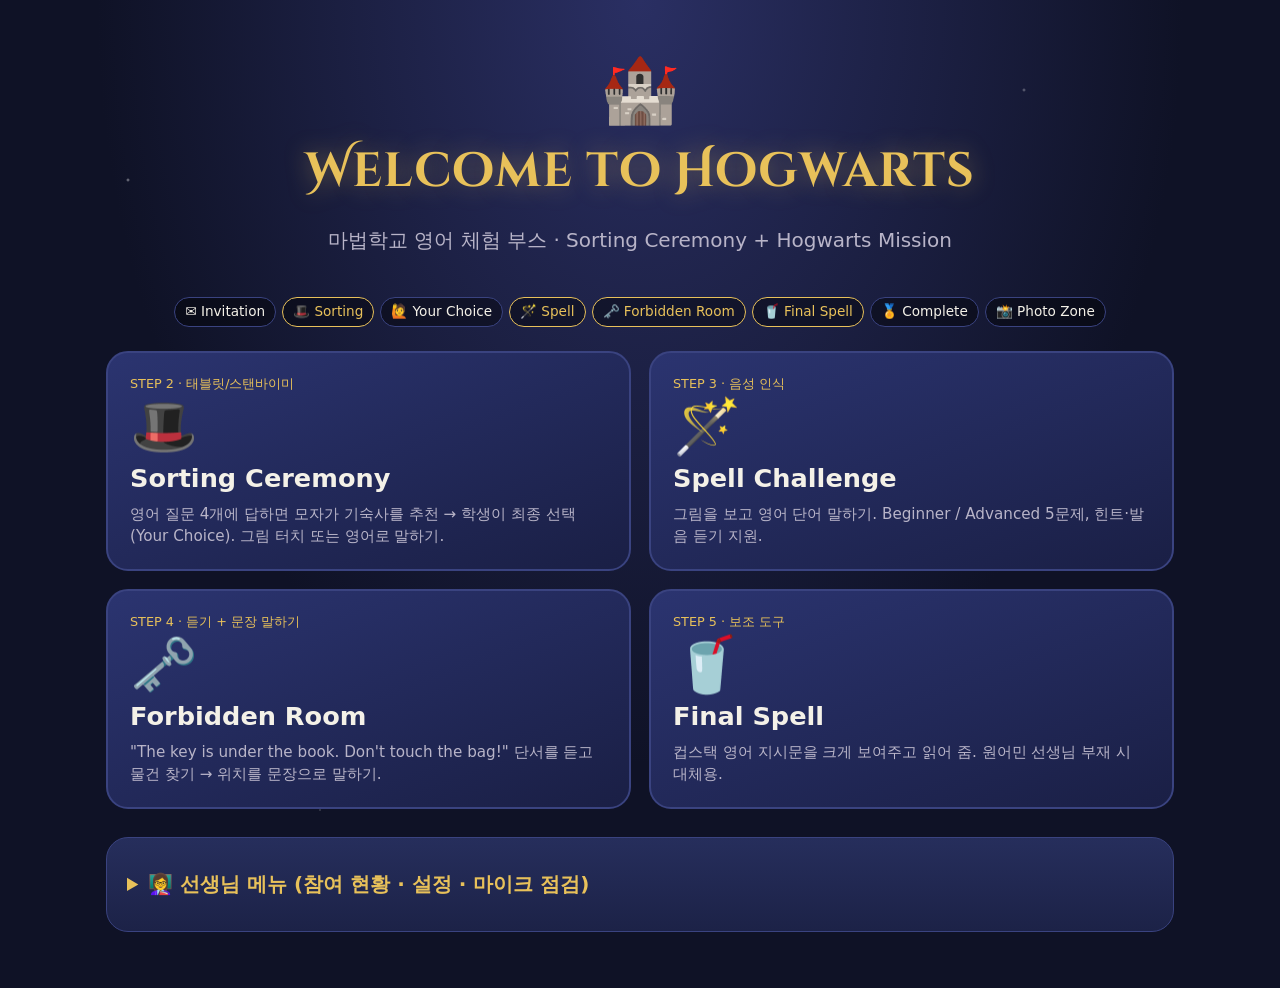
==== index.html @ cdf499e1 "Add Welcome to Hogwarts booth apps Sorting Ceremony, Spell Challenge, Forbidden Room and Final Spell" ====
<!doctype html>
<html lang="ko">
<head>
<meta charset="utf-8">
<meta name="viewport" content="width=device-width, initial-scale=1">
<title>Welcome to Hogwarts</title>
<link rel="preconnect" href="https://fonts.googleapis.com">
<link href="https://fonts.googleapis.com/css2?family=Cinzel+Decorative:wght@700&display=swap" rel="stylesheet">
<link rel="stylesheet" href="assets/common.css">
<style>
  .hero { text-align: center; padding: 28px 0 8px; }
  .hero h1 { font-size: 3rem; margin: 0; color: var(--gold); text-shadow: 0 0 24px #e8c15a66; }
  .flow { display: flex; flex-wrap: wrap; gap: 6px; justify-content: center; margin: 14px 0 24px; font-size: .85rem; }
  .flow span { background: #0006; border: 1px solid var(--line); border-radius: 999px; padding: 4px 10px; }
  .flow span.app { border-color: var(--gold); color: var(--gold); }
  .apps { display: grid; grid-template-columns: repeat(2, minmax(0, 1fr)); gap: 18px; }
  .app-card { display: flex; flex-direction: column; align-items: flex-start; text-align: left; gap: 6px; padding: 22px; min-height: 200px; border-radius: 22px; border: 2px solid var(--line); background: linear-gradient(160deg, #2b3470, #1a1f45); color: var(--text); text-decoration: none; transition: transform .1s, border-color .2s; }
  .app-card:hover { border-color: var(--gold); }
  .app-card:active { transform: scale(.98); }
  .app-card .e { font-size: 3.4rem; line-height: 1; }
  .app-card .t { font-size: 1.6rem; font-weight: 800; }
  .app-card .d { color: var(--muted); font-size: .95rem; }
  .app-card .n { font-size: .8rem; color: var(--gold); }
  details.teacher { margin: 28px 0 40px; }
  details.teacher summary { cursor: pointer; font-weight: 700; padding: 12px 0; color: var(--gold); }
  .stat-grid { display: grid; grid-template-columns: repeat(4, minmax(0, 1fr)); gap: 10px; margin: 10px 0; }
  .stat { background: #0005; border: 1px solid var(--line); border-radius: 14px; padding: 12px; text-align: center; }
  .stat b { display: block; font-size: 1.8rem; }
  .stat small { color: var(--muted); }
  .houses-bar { display: flex; height: 26px; border-radius: 12px; overflow: hidden; background: #0005; margin: 8px 0 4px; }
  .houses-bar div { height: 100%; }
  .settings { display: flex; gap: 14px; flex-wrap: wrap; align-items: center; font-size: .95rem; margin-top: 14px; }
  .mic-test { font-size: .95rem; color: var(--muted); }
  @media (max-width: 760px) { .apps { grid-template-columns: 1fr; } .stat-grid { grid-template-columns: repeat(2, minmax(0, 1fr)); } .hero h1 { font-size: 2rem; } }
</style>
</head>
<body>
<main class="wrap">
  <section class="hero">
    <div style="font-size:4rem">🏰</div>
    <h1 class="title-font">Welcome to Hogwarts</h1>
    <p class="muted">마법학교 영어 체험 부스 · Sorting Ceremony + Hogwarts Mission</p>
  </section>

  <div class="flow">
    <span>✉️ Invitation</span><span class="app">🎩 Sorting</span><span>🙋 Your Choice</span><span class="app">🪄 Spell</span><span class="app">🗝️ Forbidden Room</span><span class="app">🥤 Final Spell</span><span>🏅 Complete</span><span>📸 Photo Zone</span>
  </div>

  <section class="apps">
    <a class="app-card" href="sorting.html">
      <span class="n">STEP 2 · 태블릿/스탠바이미</span>
      <span class="e">🎩</span>
      <span class="t">Sorting Ceremony</span>
      <span class="d">영어 질문 4개에 답하면 모자가 기숙사를 추천 → 학생이 최종 선택(Your Choice). 그림 터치 또는 영어로 말하기.</span>
    </a>
    <a class="app-card" href="spell.html">
      <span class="n">STEP 3 · 음성 인식</span>
      <span class="e">🪄</span>
      <span class="t">Spell Challenge</span>
      <span class="d">그림을 보고 영어 단어 말하기. Beginner / Advanced 5문제, 힌트·발음 듣기 지원.</span>
    </a>
    <a class="app-card" href="forbidden.html">
      <span class="n">STEP 4 · 듣기 + 문장 말하기</span>
      <span class="e">🗝️</span>
      <span class="t">Forbidden Room</span>
      <span class="d">"The key is under the book. Don't touch the bag!" 단서를 듣고 물건 찾기 → 위치를 문장으로 말하기.</span>
    </a>
    <a class="app-card" href="final.html">
      <span class="n">STEP 5 · 보조 도구</span>
      <span class="e">🥤</span>
      <span class="t">Final Spell</span>
      <span class="d">컵스택 영어 지시문을 크게 보여주고 읽어 줌. 원어민 선생님 부재 시 대체용.</span>
    </a>
  </section>

  <details class="teacher card">
    <summary>👩‍🏫 선생님 메뉴 (참여 현황 · 설정 · 마이크 점검)</summary>
    <div id="stats"></div>
    <div class="settings">
      <label>읽어주기 속도
        <select id="rate">
          <option value="0.7">느리게</option>
          <option value="0.85">보통</option>
          <option value="1">빠르게</option>
        </select>
      </label>
      <button class="btn-small" id="ttsTest">🔊 소리 점검</button>
      <button class="btn-small" id="micTest">🎤 마이크 점검</button>
      <span class="mic-test" id="micResult"></span>
      <button class="btn-small" onclick="Magic.toggleFullscreen()">⛶ 전체화면</button>
      <button class="btn-small" id="reset" style="border-color:var(--bad)">🗑 통계 초기화</button>
    </div>
    <p class="ko" style="margin-top:12px">※ 통계는 이 기기(브라우저)에만 저장됩니다. 음성 인식은 크롬 + 인터넷 연결이 필요해요.</p>
  </details>
</main>

<script src="assets/common.js"></script>
<script>
const HOUSE = [
  ['gryffindor', 'Gryffindor', '🦁', 'var(--gryffindor)'],
  ['hufflepuff', 'Hufflepuff', '🦡', 'var(--hufflepuff)'],
  ['ravenclaw', 'Ravenclaw', '🦅', 'var(--ravenclaw)'],
  ['slytherin', 'Slytherin', '🐍', 'var(--slytherin)'],
];

function renderStats() {
  const s = Magic.readStats();
  const total = HOUSE.reduce((a, h) => a + (s['house_' + h[0]] || 0), 0);
  document.getElementById('stats').innerHTML = `
    <div class="stat-grid">
      <div class="stat"><b>${s.sorted || 0}</b><small>🎩 기숙사 배정</small></div>
      <div class="stat"><b>${s.spell_players || 0}</b><small>🪄 Spell 완료 (단어 ${s.spells || 0}개)</small></div>
      <div class="stat"><b>${s.room_players || 0}</b><small>🗝️ Room 완료 (금지 터치 ${s.forbidden_touched || 0})</small></div>
      <div class="stat"><b>${s.final_players || 0}</b><small>🥤 Final Spell 완료</small></div>
    </div>
    <div class="houses-bar">
      ${total ? HOUSE.map(h => `<div style="width:${(s['house_' + h[0]] || 0) / total * 100}%;background:${h[3]}"></div>`).join('') : ''}
    </div>
    <div class="row" style="justify-content:space-between;font-size:.9rem">
      ${HOUSE.map(h => `<span>${h[2]} ${h[1]} <b>${s['house_' + h[0]] || 0}</b> <span class="muted">(추천 ${s['reco_' + h[0]] || 0})</span></span>`).join('')}
    </div>`;
}
renderStats();

const rate = document.getElementById('rate');
rate.value = String(Magic.settings.rate);
rate.onchange = () => { Magic.settings.rate = +rate.value; Magic.saveSettings(); };
document.getElementById('ttsTest').onclick = () => Magic.speak('Welcome to Hogwarts!');
document.getElementById('micTest').onclick = async () => {
  const out = document.getElementById('micResult');
  if (!Magic.canListen) { out.textContent = '❌ 이 브라우저는 음성 인식 미지원 (크롬 사용 권장)'; return; }
  out.textContent = '🎧 "Hello" 라고 말해 보세요...';
  try {
    const said = await Magic.listen();
    out.textContent = said.length ? `✅ 인식됨: "${said[0]}"` : '⚠️ 소리가 들리지 않았어요';
  } catch (e) { out.textContent = '❌ 오류: ' + e.message + ' (마이크 권한 / https 주소 확인)'; }
};
document.getElementById('reset').onclick = () => {
  if (confirm('참여 통계를 모두 지울까요?')) { Magic.resetStats(); renderStats(); }
};
</script>
</body>
</html>
---- assets/common.css ----
/* Welcome to Hogwarts - 공통 스타일 (태블릿·스탠바이미 화면 기준) */
:root {
  --bg: #0f1226;
  --bg2: #1a1f3d;
  --card: #232a52;
  --line: #3a4380;
  --text: #f4f1e8;
  --muted: #b8b4c8;
  --gold: #e8c15a;
  --ok: #4fd18b;
  --bad: #ff6b6b;
  --gryffindor: #ae0001;
  --slytherin: #1a7a3a;
  --hufflepuff: #e0a800;
  --ravenclaw: #1f4fa8;
}

* { box-sizing: border-box; -webkit-tap-highlight-color: transparent; }

html, body { margin: 0; min-height: 100%; }

body {
  background: radial-gradient(ellipse at top, #2a2f63 0%, var(--bg) 60%) fixed, var(--bg);
  color: var(--text);
  font-family: "Pretendard", "Apple SD Gothic Neo", "Malgun Gothic", "Noto Sans KR", system-ui, sans-serif;
  font-size: 20px;
  line-height: 1.45;
  user-select: none;
  -webkit-user-select: none;
  overflow-x: hidden;
}

/* 반짝이는 별 배경 */
body::before {
  content: "";
  position: fixed; inset: 0; pointer-events: none; z-index: -1;
  background-image:
    radial-gradient(2px 2px at 10% 20%, #fff8, transparent),
    radial-gradient(2px 2px at 80% 10%, #fff6, transparent),
    radial-gradient(1px 1px at 40% 70%, #fff8, transparent),
    radial-gradient(2px 2px at 65% 45%, #fff5, transparent),
    radial-gradient(1px 1px at 25% 90%, #fff7, transparent),
    radial-gradient(1px 1px at 90% 80%, #fff7, transparent);
  animation: twinkle 4s ease-in-out infinite alternate;
}
@keyframes twinkle { from { opacity: .5; } to { opacity: 1; } }

.title-font { font-family: "Cinzel Decorative", "Cinzel", Georgia, serif; letter-spacing: .02em; }

.wrap { max-width: 1100px; margin: 0 auto; padding: 16px; }

/* 상단 바 */
.topbar {
  display: flex; align-items: center; justify-content: space-between; gap: 12px;
  padding: 10px 16px; background: #0008; border-bottom: 1px solid var(--line);
  position: sticky; top: 0; z-index: 10; backdrop-filter: blur(6px);
}
.topbar h1 { margin: 0; font-size: 1.15rem; color: var(--gold); }
.topbar .tools { display: flex; gap: 8px; flex-wrap: wrap; }

/* 버튼 */
button, .btn {
  font: inherit; color: var(--text); cursor: pointer;
  background: var(--card); border: 2px solid var(--line); border-radius: 16px;
  padding: 12px 20px; text-decoration: none; display: inline-flex; align-items: center; justify-content: center; gap: 8px;
  transition: transform .08s, background .2s, border-color .2s;
}
button:active, .btn:active { transform: scale(.96); }
button:disabled { opacity: .45; cursor: default; }
.btn-gold { background: linear-gradient(180deg, #f5d77a, #c99a2e); color: #2a1d00; border-color: #f5d77a; font-weight: 700; }
.btn-small { padding: 6px 12px; font-size: .85rem; border-radius: 10px; }
.btn-big { font-size: 1.5rem; padding: 18px 34px; border-radius: 22px; }
.btn-ok { border-color: var(--ok); }
.btn-ghost { background: transparent; }

/* 마이크 버튼 */
.mic {
  width: 132px; height: 132px; border-radius: 50%; font-size: 3.4rem;
  background: radial-gradient(circle at 35% 30%, #ffe9a8, #d29b25 70%);
  border: 4px solid #fff3; color: #2a1d00; box-shadow: 0 0 30px #e8c15a55;
}
.mic.listening { animation: pulse 1s ease-in-out infinite; background: radial-gradient(circle at 35% 30%, #ffb3b3, #d23b3b 70%); }
@keyframes pulse { 0%,100% { box-shadow: 0 0 0 0 #ff6b6b88; } 50% { box-shadow: 0 0 0 26px #ff6b6b00; } }

.card {
  background: linear-gradient(180deg, #262e5c, #1c2247);
  border: 1px solid var(--line); border-radius: 22px; padding: 20px;
}

.center { text-align: center; }
.muted { color: var(--muted); }
.ko { color: var(--muted); font-size: .8em; }
.hidden { display: none !important; }

.row { display: flex; gap: 12px; flex-wrap: wrap; justify-content: center; align-items: center; }

.big-emoji { font-size: 9rem; line-height: 1.1; filter: drop-shadow(0 6px 18px #0008); }

.heard { min-height: 1.6em; font-size: 1.1rem; color: var(--muted); }
.heard b { color: var(--text); }

.feedback { font-size: 2rem; font-weight: 800; min-height: 1.5em; }
.feedback.ok { color: var(--ok); }
.feedback.bad { color: var(--bad); }

.pill { display: inline-block; padding: 4px 12px; border-radius: 999px; background: #0006; border: 1px solid var(--line); font-size: .85rem; }

/* 기숙사 색 */
.h-gryffindor { --house: var(--gryffindor); }
.h-slytherin { --house: var(--slytherin); }
.h-hufflepuff { --house: var(--hufflepuff); }
.h-ravenclaw { --house: var(--ravenclaw); }

/* 반짝 효과 */
.spark { position: fixed; pointer-events: none; font-size: 2rem; z-index: 99; animation: spark 1s ease-out forwards; }
@keyframes spark { to { transform: translate(var(--dx), var(--dy)) scale(.3); opacity: 0; } }

.shake { animation: shake .4s; }
@keyframes shake { 20%,60% { transform: translateX(-10px); } 40%,80% { transform: translateX(10px); } }

.pop { animation: pop .5s ease-out; }
@keyframes pop { 0% { transform: scale(.4); opacity: 0; } 70% { transform: scale(1.1); } 100% { transform: scale(1); opacity: 1; } }

/* 마이크 미지원 안내 */
.notice { background: #4a3a10; border: 1px solid var(--gold); color: #ffe9a8; border-radius: 12px; padding: 10px 14px; font-size: .9rem; margin: 10px auto; max-width: 760px; }

@media (max-width: 640px) {
  body { font-size: 17px; }
  .big-emoji { font-size: 6.5rem; }
  .mic { width: 104px; height: 104px; font-size: 2.6rem; }
  .btn-big { font-size: 1.2rem; padding: 14px 24px; }
}
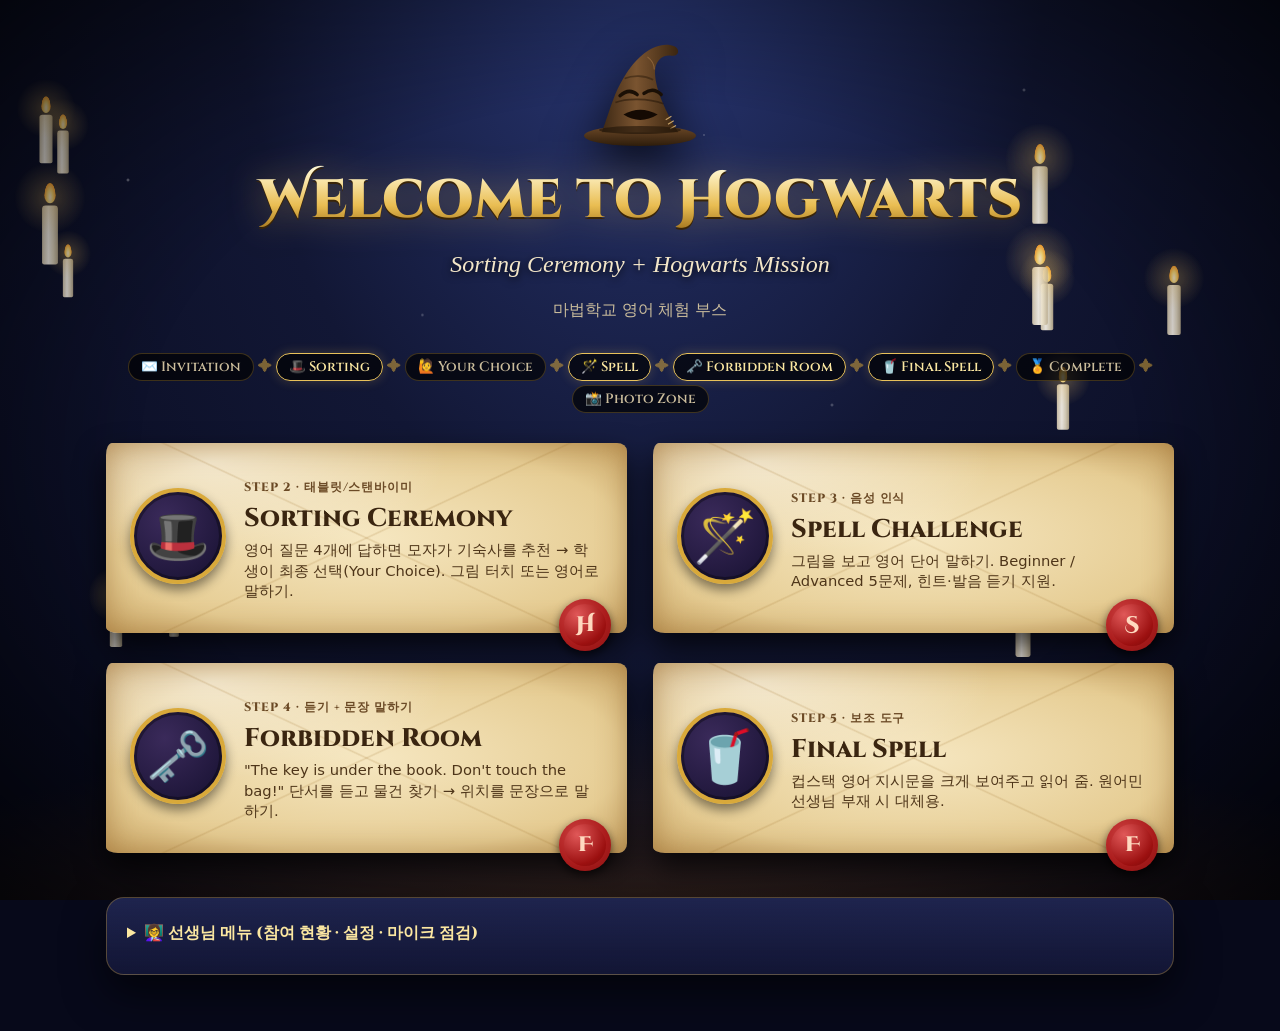
==== commit 98726cd7: "Apply Hogwarts Great Hall theme to all booth apps Move the candles, parchment, Sorting Hat, house cr" ====
--- a/index.html
+++ b/index.html
@@ -5,75 +5,105 @@
 <meta name="viewport" content="width=device-width, initial-scale=1">
 <title>Welcome to Hogwarts</title>
 <link rel="preconnect" href="https://fonts.googleapis.com">
-<link href="https://fonts.googleapis.com/css2?family=Cinzel+Decorative:wght@700&display=swap" rel="stylesheet">
+<link href="https://fonts.googleapis.com/css2?family=Cinzel+Decorative:wght@700;900&family=Cinzel:wght@600;800&family=IM+Fell+English:ital@0;1&display=swap" rel="stylesheet">
 <link rel="stylesheet" href="assets/common.css">
 <style>
-  .hero { text-align: center; padding: 28px 0 8px; }
-  .hero h1 { font-size: 3rem; margin: 0; color: var(--gold); text-shadow: 0 0 24px #e8c15a66; }
-  .flow { display: flex; flex-wrap: wrap; gap: 6px; justify-content: center; margin: 14px 0 24px; font-size: .85rem; }
-  .flow span { background: #0006; border: 1px solid var(--line); border-radius: 999px; padding: 4px 10px; }
-  .flow span.app { border-color: var(--gold); color: var(--gold); }
-  .apps { display: grid; grid-template-columns: repeat(2, minmax(0, 1fr)); gap: 18px; }
-  .app-card { display: flex; flex-direction: column; align-items: flex-start; text-align: left; gap: 6px; padding: 22px; min-height: 200px; border-radius: 22px; border: 2px solid var(--line); background: linear-gradient(160deg, #2b3470, #1a1f45); color: var(--text); text-decoration: none; transition: transform .1s, border-color .2s; }
-  .app-card:hover { border-color: var(--gold); }
-  .app-card:active { transform: scale(.98); }
-  .app-card .e { font-size: 3.4rem; line-height: 1; }
-  .app-card .t { font-size: 1.6rem; font-weight: 800; }
-  .app-card .d { color: var(--muted); font-size: .95rem; }
-  .app-card .n { font-size: .8rem; color: var(--gold); }
-  details.teacher { margin: 28px 0 40px; }
-  details.teacher summary { cursor: pointer; font-weight: 700; padding: 12px 0; color: var(--gold); }
+  .hero { text-align: center; padding: 18px 0 4px; }
+  .hero .title { font-size: 3.4rem; }
+
+  /* 학생 동선 */
+  .flow { display: flex; flex-wrap: wrap; gap: 4px; justify-content: center; align-items: center; margin: 12px 0 30px; font: 600 .85rem "Cinzel", Georgia, serif; }
+  .flow span { background: #000a; border: 1px solid #d9a93a44; border-radius: 999px; padding: 4px 12px; color: var(--muted); }
+  .flow span.app { border-color: var(--gold); color: var(--gold-1); box-shadow: 0 0 12px #ffcc5a33; }
+  .flow i { color: #d9a93a88; font-style: normal; }
+
+  /* 앱 카드 = 호그와트 입학 편지 */
+  .apps { display: grid; grid-template-columns: repeat(2, minmax(0, 1fr)); gap: 30px 26px; position: relative; z-index: 1; }
+  .letter { position: relative; display: flex; gap: 18px; align-items: center; text-align: left; padding: 26px 24px 30px; min-height: 190px;
+    color: var(--ink); text-decoration: none; border-radius: 6px 10px 8px 12px / 12px 8px 10px 6px;
+    background:
+      linear-gradient(155deg, transparent 49.6%, #a0743033 50%, transparent 50.4%),
+      linear-gradient(25deg, transparent 49.6%, #a0743033 50%, transparent 50.4%),
+      radial-gradient(ellipse at 20% 10%, #fff8 0%, transparent 40%),
+      radial-gradient(ellipse at center, var(--parch-1) 0%, var(--parch-2) 70%, var(--parch-3) 100%);
+    box-shadow: inset 0 0 30px #8a5a2077, 0 14px 30px #000b; transition: transform .15s, box-shadow .2s; }
+  .letter:hover { transform: translateY(-4px) rotate(-.4deg); box-shadow: inset 0 0 30px #8a5a2077, 0 0 0 3px #fbe7a1, 0 18px 40px #000c; }
+  .letter:active { transform: scale(.98); }
+  .letter .medal { width: 96px; height: 96px; border-radius: 50%; display: grid; place-items: center; font-size: 3.2rem; flex: none;
+    background: radial-gradient(circle at 35% 30%, #3a2a5a, #161030); border: 4px solid var(--gold-2); box-shadow: inset 0 0 0 3px #0005, 0 6px 12px #0007; }
+  .letter .n { font: 800 .75rem "Cinzel", Georgia, serif; color: var(--ink-soft); letter-spacing: .08em; }
+  .letter .t { display: block; font: 800 1.6rem "Cinzel", Georgia, serif; margin: 2px 0 4px; }
+  .letter .d { display: block; font-size: .92rem; color: #4e3519; line-height: 1.4; }
+  .letter .seal { width: 52px; height: 52px; font-size: 1.3rem; right: 16px; bottom: -18px; }
+
+  /* 선생님 메뉴 */
+  details.teacher-menu { margin: 44px 0 40px; }
+  details.teacher-menu summary { cursor: pointer; font: 800 1rem "Cinzel", Georgia, serif; padding: 4px 0 10px; color: var(--gold-1); }
   .stat-grid { display: grid; grid-template-columns: repeat(4, minmax(0, 1fr)); gap: 10px; margin: 10px 0; }
-  .stat { background: #0005; border: 1px solid var(--line); border-radius: 14px; padding: 12px; text-align: center; }
-  .stat b { display: block; font-size: 1.8rem; }
+  .stat { background: #0006; border: 1px solid #d9a93a44; border-radius: 14px; padding: 12px; text-align: center; }
+  .stat b { display: block; font: 800 1.9rem "Cinzel", Georgia, serif; color: var(--gold-1); }
   .stat small { color: var(--muted); }
-  .houses-bar { display: flex; height: 26px; border-radius: 12px; overflow: hidden; background: #0005; margin: 8px 0 4px; }
-  .houses-bar div { height: 100%; }
+  .houses-bar { display: flex; height: 26px; border-radius: 12px; overflow: hidden; background: #0006; margin: 8px 0 4px; border: 1px solid #d9a93a44; }
+  .houses-bar div { height: 100%; background: linear-gradient(180deg, var(--c1), var(--c2)); }
   .settings { display: flex; gap: 14px; flex-wrap: wrap; align-items: center; font-size: .95rem; margin-top: 14px; }
+  .settings select { font: inherit; background: #171b3c; color: var(--text); border: 1px solid var(--gold-2); border-radius: 8px; padding: 4px 8px; }
   .mic-test { font-size: .95rem; color: var(--muted); }
-  @media (max-width: 760px) { .apps { grid-template-columns: 1fr; } .stat-grid { grid-template-columns: repeat(2, minmax(0, 1fr)); } .hero h1 { font-size: 2rem; } }
+  @media (max-width: 760px) { .apps { grid-template-columns: 1fr; } .stat-grid { grid-template-columns: repeat(2, minmax(0, 1fr)); } .hero .title { font-size: 2.1rem; } }
 </style>
 </head>
 <body>
 <main class="wrap">
   <section class="hero">
-    <div style="font-size:4rem">🏰</div>
-    <h1 class="title-font">Welcome to Hogwarts</h1>
-    <p class="muted">마법학교 영어 체험 부스 · Sorting Ceremony + Hogwarts Mission</p>
+    <div id="heroHat"></div>
+    <h1 class="title">Welcome to Hogwarts</h1>
+    <p class="speech" style="font-size:1.5rem;margin:4px 0">Sorting Ceremony + Hogwarts Mission</p>
+    <p class="ko">마법학교 영어 체험 부스</p>
   </section>
 
   <div class="flow">
-    <span>✉️ Invitation</span><span class="app">🎩 Sorting</span><span>🙋 Your Choice</span><span class="app">🪄 Spell</span><span class="app">🗝️ Forbidden Room</span><span class="app">🥤 Final Spell</span><span>🏅 Complete</span><span>📸 Photo Zone</span>
+    <span>✉️ Invitation</span><i>✦</i><span class="app">🎩 Sorting</span><i>✦</i><span>🙋 Your Choice</span><i>✦</i><span class="app">🪄 Spell</span><i>✦</i><span class="app">🗝️ Forbidden Room</span><i>✦</i><span class="app">🥤 Final Spell</span><i>✦</i><span>🏅 Complete</span><i>✦</i><span>📸 Photo Zone</span>
   </div>
 
   <section class="apps">
-    <a class="app-card" href="sorting.html">
-      <span class="n">STEP 2 · 태블릿/스탠바이미</span>
-      <span class="e">🎩</span>
-      <span class="t">Sorting Ceremony</span>
-      <span class="d">영어 질문 4개에 답하면 모자가 기숙사를 추천 → 학생이 최종 선택(Your Choice). 그림 터치 또는 영어로 말하기.</span>
+    <a class="letter" href="sorting.html">
+      <span class="medal">🎩</span>
+      <span>
+        <span class="n">STEP 2 · 태블릿/스탠바이미</span>
+        <span class="t">Sorting Ceremony</span>
+        <span class="d">영어 질문 4개에 답하면 모자가 기숙사를 추천 → 학생이 최종 선택(Your Choice). 그림 터치 또는 영어로 말하기.</span>
+      </span>
+      <span class="seal">H</span>
     </a>
-    <a class="app-card" href="spell.html">
-      <span class="n">STEP 3 · 음성 인식</span>
-      <span class="e">🪄</span>
-      <span class="t">Spell Challenge</span>
-      <span class="d">그림을 보고 영어 단어 말하기. Beginner / Advanced 5문제, 힌트·발음 듣기 지원.</span>
+    <a class="letter" href="spell.html">
+      <span class="medal">🪄</span>
+      <span>
+        <span class="n">STEP 3 · 음성 인식</span>
+        <span class="t">Spell Challenge</span>
+        <span class="d">그림을 보고 영어 단어 말하기. Beginner / Advanced 5문제, 힌트·발음 듣기 지원.</span>
+      </span>
+      <span class="seal">S</span>
     </a>
-    <a class="app-card" href="forbidden.html">
-      <span class="n">STEP 4 · 듣기 + 문장 말하기</span>
-      <span class="e">🗝️</span>
-      <span class="t">Forbidden Room</span>
-      <span class="d">"The key is under the book. Don't touch the bag!" 단서를 듣고 물건 찾기 → 위치를 문장으로 말하기.</span>
+    <a class="letter" href="forbidden.html">
+      <span class="medal">🗝️</span>
+      <span>
+        <span class="n">STEP 4 · 듣기 + 문장 말하기</span>
+        <span class="t">Forbidden Room</span>
+        <span class="d">"The key is under the book. Don't touch the bag!" 단서를 듣고 물건 찾기 → 위치를 문장으로 말하기.</span>
+      </span>
+      <span class="seal">F</span>
     </a>
-    <a class="app-card" href="final.html">
-      <span class="n">STEP 5 · 보조 도구</span>
-      <span class="e">🥤</span>
-      <span class="t">Final Spell</span>
-      <span class="d">컵스택 영어 지시문을 크게 보여주고 읽어 줌. 원어민 선생님 부재 시 대체용.</span>
+    <a class="letter" href="final.html">
+      <span class="medal">🥤</span>
+      <span>
+        <span class="n">STEP 5 · 보조 도구</span>
+        <span class="t">Final Spell</span>
+        <span class="d">컵스택 영어 지시문을 크게 보여주고 읽어 줌. 원어민 선생님 부재 시 대체용.</span>
+      </span>
+      <span class="seal">F</span>
     </a>
   </section>
 
-  <details class="teacher card">
+  <details class="teacher-menu card">
     <summary>👩‍🏫 선생님 메뉴 (참여 현황 · 설정 · 마이크 점검)</summary>
     <div id="stats"></div>
     <div class="settings">
@@ -96,12 +126,8 @@
 
 <script src="assets/common.js"></script>
 <script>
-const HOUSE = [
-  ['gryffindor', 'Gryffindor', '🦁', 'var(--gryffindor)'],
-  ['hufflepuff', 'Hufflepuff', '🦡', 'var(--hufflepuff)'],
-  ['ravenclaw', 'Ravenclaw', '🦅', 'var(--ravenclaw)'],
-  ['slytherin', 'Slytherin', '🐍', 'var(--slytherin)'],
-];
+const HOUSE = Object.entries(Magic.HOUSES).map(([k, h]) => [k, h.name, h.e]);
+document.getElementById('heroHat').innerHTML = Magic.hatSVG('small');
 
 function renderStats() {
   const s = Magic.readStats();
@@ -114,7 +140,7 @@
       <div class="stat"><b>${s.final_players || 0}</b><small>🥤 Final Spell 완료</small></div>
     </div>
     <div class="houses-bar">
-      ${total ? HOUSE.map(h => `<div style="width:${(s['house_' + h[0]] || 0) / total * 100}%;background:${h[3]}"></div>`).join('') : ''}
+      ${total ? HOUSE.map(h => `<div class="h-${h[0]}" style="width:${(s['house_' + h[0]] || 0) / total * 100}%"></div>`).join('') : ''}
     </div>
     <div class="row" style="justify-content:space-between;font-size:.9rem">
       ${HOUSE.map(h => `<span>${h[2]} ${h[1]} <b>${s['house_' + h[0]] || 0}</b> <span class="muted">(추천 ${s['reco_' + h[0]] || 0})</span></span>`).join('')}
--- a/assets/common.css
+++ b/assets/common.css
@@ -1,18 +1,16 @@
-/* Welcome to Hogwarts - 공통 스타일 (태블릿·스탠바이미 화면 기준) */
+/* Welcome to Hogwarts - 공통 스타일 (태블릿·스탠바이미 화면 기준)
+ * 모든 앱이 같은 '대연회장' 분위기: 별 천장 + 떠다니는 촛불 + 양피지 + 금빛 장식
+ * 글꼴(각 HTML <head>에서 불러옴): Cinzel Decorative / Cinzel / IM Fell English
+ */
 :root {
-  --bg: #0f1226;
-  --bg2: #1a1f3d;
-  --card: #232a52;
-  --line: #3a4380;
-  --text: #f4f1e8;
-  --muted: #b8b4c8;
+  --bg: #07091a;
+  --card: #1c2148;
+  --line: #d9a93a55;
+  --text: #f6ecd6;
+  --muted: #cbbd9c;
   --gold: #e8c15a;
-  --ok: #4fd18b;
+  --ok: #5fe39a;
   --bad: #ff6b6b;
-  --gryffindor: #ae0001;
-  --slytherin: #1a7a3a;
-  --hufflepuff: #e0a800;
-  --ravenclaw: #1f4fa8;
 }
 
 * { box-sizing: border-box; -webkit-tap-highlight-color: transparent; }
@@ -20,7 +18,6 @@
 html, body { margin: 0; min-height: 100%; }
 
 body {
-  background: radial-gradient(ellipse at top, #2a2f63 0%, var(--bg) 60%) fixed, var(--bg);
   color: var(--text);
   font-family: "Pretendard", "Apple SD Gothic Neo", "Malgun Gothic", "Noto Sans KR", system-ui, sans-serif;
   font-size: 20px;
@@ -30,17 +27,19 @@
   overflow-x: hidden;
 }
 
-/* 반짝이는 별 배경 */
+/* 반짝이는 별 (마법 천장) */
 body::before {
   content: "";
-  position: fixed; inset: 0; pointer-events: none; z-index: -1;
+  position: fixed; inset: 0; pointer-events: none; z-index: 0;
   background-image:
     radial-gradient(2px 2px at 10% 20%, #fff8, transparent),
     radial-gradient(2px 2px at 80% 10%, #fff6, transparent),
     radial-gradient(1px 1px at 40% 70%, #fff8, transparent),
     radial-gradient(2px 2px at 65% 45%, #fff5, transparent),
     radial-gradient(1px 1px at 25% 90%, #fff7, transparent),
-    radial-gradient(1px 1px at 90% 80%, #fff7, transparent);
+    radial-gradient(1px 1px at 90% 80%, #fff7, transparent),
+    radial-gradient(1px 1px at 55% 15%, #fff9, transparent),
+    radial-gradient(2px 2px at 33% 35%, #fff4, transparent);
   animation: twinkle 4s ease-in-out infinite alternate;
 }
 @keyframes twinkle { from { opacity: .5; } to { opacity: 1; } }
@@ -52,39 +51,38 @@
 /* 상단 바 */
 .topbar {
   display: flex; align-items: center; justify-content: space-between; gap: 12px;
-  padding: 10px 16px; background: #0008; border-bottom: 1px solid var(--line);
-  position: sticky; top: 0; z-index: 10; backdrop-filter: blur(6px);
+  padding: 10px 16px; position: sticky; top: 0; z-index: 10; backdrop-filter: blur(6px);
 }
 .topbar h1 { margin: 0; font-size: 1.15rem; color: var(--gold); }
 .topbar .tools { display: flex; gap: 8px; flex-wrap: wrap; }
 
-/* 버튼 */
+/* 기본 버튼: 남색 + 금테 */
 button, .btn {
   font: inherit; color: var(--text); cursor: pointer;
-  background: var(--card); border: 2px solid var(--line); border-radius: 16px;
+  background: linear-gradient(180deg, #2a2f5e, #171b3c); border: 2px solid #d9a93a88; border-radius: 16px;
   padding: 12px 20px; text-decoration: none; display: inline-flex; align-items: center; justify-content: center; gap: 8px;
-  transition: transform .08s, background .2s, border-color .2s;
-}
+  transition: transform .08s, background .2s, border-color .2s, box-shadow .2s;
+}
+button:hover, .btn:hover { border-color: var(--gold); }
 button:active, .btn:active { transform: scale(.96); }
 button:disabled { opacity: .45; cursor: default; }
-.btn-gold { background: linear-gradient(180deg, #f5d77a, #c99a2e); color: #2a1d00; border-color: #f5d77a; font-weight: 700; }
 .btn-small { padding: 6px 12px; font-size: .85rem; border-radius: 10px; }
 .btn-big { font-size: 1.5rem; padding: 18px 34px; border-radius: 22px; }
 .btn-ok { border-color: var(--ok); }
 .btn-ghost { background: transparent; }
 
 /* 마이크 버튼 */
-.mic {
-  width: 132px; height: 132px; border-radius: 50%; font-size: 3.4rem;
-  background: radial-gradient(circle at 35% 30%, #ffe9a8, #d29b25 70%);
-  border: 4px solid #fff3; color: #2a1d00; box-shadow: 0 0 30px #e8c15a55;
-}
+.mic { width: 132px; height: 132px; border-radius: 50%; font-size: 3.4rem; color: #2a1d00; box-shadow: 0 0 30px #e8c15a55; }
 .mic.listening { animation: pulse 1s ease-in-out infinite; background: radial-gradient(circle at 35% 30%, #ffb3b3, #d23b3b 70%); }
 @keyframes pulse { 0%,100% { box-shadow: 0 0 0 0 #ff6b6b88; } 50% { box-shadow: 0 0 0 26px #ff6b6b00; } }
 
+/* 어두운 판 (선생님 메뉴 등) */
 .card {
-  background: linear-gradient(180deg, #262e5c, #1c2247);
-  border: 1px solid var(--line); border-radius: 22px; padding: 20px;
+  position: relative; z-index: 1;
+  background: linear-gradient(180deg, #1f2550ee, #12153300);
+  background-color: #141838e6;
+  border: 1px solid var(--line); border-radius: 18px; padding: 20px;
+  box-shadow: 0 18px 40px #0009;
 }
 
 .center { text-align: center; }
@@ -96,20 +94,14 @@
 
 .big-emoji { font-size: 9rem; line-height: 1.1; filter: drop-shadow(0 6px 18px #0008); }
 
-.heard { min-height: 1.6em; font-size: 1.1rem; color: var(--muted); }
+.heard { min-height: 1.6em; font-size: 1.1rem; }
 .heard b { color: var(--text); }
 
-.feedback { font-size: 2rem; font-weight: 800; min-height: 1.5em; }
+.feedback { font-family: "Cinzel", Georgia, serif; font-size: 2rem; font-weight: 800; min-height: 1.5em; text-shadow: 0 2px 8px #000a; }
 .feedback.ok { color: var(--ok); }
 .feedback.bad { color: var(--bad); }
 
-.pill { display: inline-block; padding: 4px 12px; border-radius: 999px; background: #0006; border: 1px solid var(--line); font-size: .85rem; }
-
-/* 기숙사 색 */
-.h-gryffindor { --house: var(--gryffindor); }
-.h-slytherin { --house: var(--slytherin); }
-.h-hufflepuff { --house: var(--hufflepuff); }
-.h-ravenclaw { --house: var(--ravenclaw); }
+.pill { display: inline-block; padding: 4px 14px; border-radius: 999px; background: #000a; border: 1px solid var(--line); font: 600 .85rem "Cinzel", Georgia, serif; color: var(--gold); letter-spacing: .05em; }
 
 /* 반짝 효과 */
 .spark { position: fixed; pointer-events: none; font-size: 2rem; z-index: 99; animation: spark 1s ease-out forwards; }
@@ -122,7 +114,17 @@
 @keyframes pop { 0% { transform: scale(.4); opacity: 0; } 70% { transform: scale(1.1); } 100% { transform: scale(1); opacity: 1; } }
 
 /* 마이크 미지원 안내 */
-.notice { background: #4a3a10; border: 1px solid var(--gold); color: #ffe9a8; border-radius: 12px; padding: 10px 14px; font-size: .9rem; margin: 10px auto; max-width: 760px; }
+.notice { position: relative; z-index: 1; background: #3a2a0c; border: 1px solid var(--gold); color: #ffe9a8; border-radius: 12px; padding: 10px 14px; font-size: .9rem; margin: 10px auto; max-width: 760px; }
+
+/* 선생님용 영역 */
+.teacher { margin-top: 18px; padding-top: 12px; border-top: 1px dashed #d9a93a44; }
+.teacher .label { font-size: .8rem; color: var(--muted); margin-bottom: 6px; }
+kbd { background: #0007; border: 1px solid var(--line); border-radius: 6px; padding: 0 6px; font-size: .8em; }
+
+/* 단계 선택 (양피지 타일 2개) */
+.level-grid { display: grid; grid-template-columns: repeat(2, minmax(0, 1fr)); gap: 18px; max-width: 760px; margin: 22px auto 6px; }
+.level-grid .opt { min-height: 220px; font-size: 1.5rem; }
+.level-grid .opt .ko { font-family: "Pretendard", "Malgun Gothic", sans-serif; font-weight: 600; font-size: .8rem; color: var(--ink-soft); }
 
 @media (max-width: 640px) {
   body { font-size: 17px; }
@@ -130,3 +132,166 @@
   .mic { width: 104px; height: 104px; font-size: 2.6rem; }
   .btn-big { font-size: 1.2rem; padding: 14px 24px; }
 }
+
+/* ================================================================
+ * 호그와트 테마 (Sorting Ceremony에서 시작해 모든 앱에 공통 적용)
+ * ================================================================ */
+/* ===== 대연회장(Great Hall) 분위기 ===== */
+:root {
+  --parch-1: #f6e7c1; --parch-2: #e6cd94; --parch-3: #c9a565;
+  --ink: #3a2510; --ink-soft: #6b4a26;
+  --gold-1: #fbe7a1; --gold-2: #d9a93a; --gold-3: #8a6416;
+}
+body {
+  background:
+    radial-gradient(ellipse 120% 60% at 50% 115%, #5a3410cc 0%, transparent 60%) fixed,
+    radial-gradient(ellipse at 50% -10%, #2b3a7a 0%, #121735 45%, #07091a 100%) fixed;
+  background-color: #07091a;
+  min-height: 100vh;
+}
+html { overflow-x: hidden; }
+/* 가장자리 어둡게 */
+body::after {
+  content: ""; position: fixed; inset: 0; pointer-events: none; z-index: 0;
+  background: radial-gradient(ellipse at center, transparent 55%, #000a 100%);
+}
+.fell { font-family: "IM Fell English", Georgia, "Noto Serif KR", serif; }
+.cinzel { font-family: "Cinzel", Georgia, serif; }
+.ko { font-family: "Pretendard", "Apple SD Gothic Neo", "Malgun Gothic", sans-serif; }
+
+.topbar { background: linear-gradient(180deg, #000c, #0006); border-bottom: 1px solid #d9a93a55; }
+.topbar h1 { font-family: "Cinzel Decorative", serif; }
+
+main.wrap { position: relative; z-index: 1; }
+
+/* ===== 떠다니는 촛불 ===== */
+.candles { position: fixed; inset: 0; pointer-events: none; z-index: 0; overflow: hidden; }
+.candle { position: absolute; width: 14px; height: 52px; border-radius: 3px 3px 2px 2px;
+  background: linear-gradient(90deg, #d8cbb0, #fffaf0 40%, #e6dcc4 70%, #b9ab8e);
+  animation: float var(--d, 6s) ease-in-out infinite alternate; opacity: .9; }
+.candle::before { /* 불꽃 */
+  content: ""; position: absolute; left: 50%; top: -20px; width: 10px; height: 18px; transform: translateX(-50%);
+  border-radius: 50% 50% 50% 50% / 60% 60% 40% 40%;
+  background: radial-gradient(ellipse at 50% 70%, #fff 0%, #ffe27a 35%, #ff9a1f 70%, transparent 75%);
+  animation: flicker .18s infinite alternate; }
+.candle::after { /* 빛 번짐 */
+  content: ""; position: absolute; left: 50%; top: -42px; width: 70px; height: 70px; transform: translateX(-50%);
+  background: radial-gradient(circle, #ffcf6b55, transparent 65%); }
+@keyframes float { from { transform: translateY(0); } to { transform: translateY(-22px); } }
+@keyframes flicker { from { transform: translateX(-50%) scale(1, 1); } to { transform: translateX(-52%) scale(.9, 1.08); } }
+body.dim .candles { opacity: .35; transition: opacity 1s; }
+
+/* ===== 마법의 모자 (SVG) ===== */
+.hat-wrap { display: inline-block; filter: drop-shadow(0 18px 24px #000c); }
+.hat-wrap svg { width: 240px; height: auto; display: block; transform-origin: 50% 90%; animation: sway 3s ease-in-out infinite; }
+.hat-wrap.small svg { width: 120px; }
+.hat-wrap.big svg { width: 300px; }
+@keyframes sway { 0%,100% { transform: rotate(-4deg); } 50% { transform: rotate(4deg); } }
+.hat-mouth { transform-origin: 105px 141px; transition: transform .1s; }
+.talking .hat-mouth { animation: talk .22s ease-in-out infinite alternate; }
+.talking svg { animation: sway 3s ease-in-out infinite, bob .44s ease-in-out infinite alternate; }
+@keyframes talk { from { transform: scaleY(.35); } to { transform: scaleY(1.25); } }
+@keyframes bob { to { translate: 0 -4px; } }
+.thinking svg { animation: ponder 1.1s ease-in-out infinite; }
+@keyframes ponder { 0%,100% { transform: rotate(-10deg) scale(1); } 50% { transform: rotate(10deg) scale(1.04); } }
+
+/* ===== 양피지 ===== */
+.parchment {
+  position: relative; color: var(--ink); padding: 28px 34px 30px; margin: 10px auto; max-width: 900px;
+  background:
+    radial-gradient(ellipse at 20% 10%, #fff8 0%, transparent 40%),
+    radial-gradient(ellipse at 80% 90%, #a0743055 0%, transparent 45%),
+    radial-gradient(ellipse at center, var(--parch-1) 0%, var(--parch-2) 70%, var(--parch-3) 100%);
+  border-radius: 6px 10px 8px 12px / 12px 8px 10px 6px;
+  box-shadow: inset 0 0 40px #8a5a2088, inset 0 0 6px #5a3a1088, 0 18px 40px #000b;
+}
+.parchment::before, .parchment::after { /* 위아래 두루마리 */
+  content: ""; position: absolute; left: -14px; right: -14px; height: 22px; border-radius: 12px;
+  background: linear-gradient(180deg, #d9bd84, #a57c3d 55%, #6e4f22);
+  box-shadow: 0 4px 10px #0008;
+}
+.parchment::before { top: -12px; }
+.parchment::after { bottom: -12px; }
+.parchment .ko { color: var(--ink-soft); }
+
+.seal { /* 밀랍 봉인 */
+  position: absolute; right: 22px; bottom: -26px; width: 64px; height: 64px; border-radius: 50%; z-index: 2;
+  background: radial-gradient(circle at 35% 30%, #e05858, #9c1010 60%, #5e0606);
+  box-shadow: 0 4px 10px #000a, inset 0 0 0 5px #b8262680;
+  display: grid; place-items: center; color: #ffd9c0; font: 900 1.6rem "Cinzel Decorative", serif;
+}
+
+/* ===== 진행 표시 (작은 촛불) ===== */
+.progress { display: flex; gap: 18px; justify-content: center; margin: 4px 0 14px; }
+.progress span { width: 10px; height: 26px; border-radius: 2px; background: #6b5a40; position: relative; }
+.progress span.on { background: linear-gradient(90deg, #d8cbb0, #fffaf0, #c9bb9e); }
+.progress span.on::before { content: ""; position: absolute; left: 50%; top: -14px; width: 8px; height: 12px; transform: translateX(-50%);
+  border-radius: 50% 50% 50% 50% / 60% 60% 40% 40%; background: radial-gradient(ellipse at 50% 70%, #fff, #ffd25a 40%, #ff8a1a 75%, transparent 78%);
+  box-shadow: 0 0 14px 4px #ffb84a66; }
+
+/* ===== 질문 화면 ===== */
+.q-head { display: flex; align-items: center; justify-content: center; gap: 18px; }
+.q-text { font-family: "IM Fell English", Georgia, serif; font-size: 2.5rem; margin: 0; line-height: 1.15; }
+.speak-btn { background: #3a2510; border: 2px solid var(--gold-2); color: var(--gold-1); border-radius: 50%; width: 52px; height: 52px; padding: 0; font-size: 1.3rem; flex: none; }
+.options { display: grid; grid-template-columns: repeat(4, minmax(0, 1fr)); gap: 16px; margin: 22px 0 6px; }
+.opt {
+  flex-direction: column; gap: 6px; min-height: 200px; padding: 16px 8px; color: var(--ink);
+  font-family: "Cinzel", serif; font-weight: 800; font-size: 1.25rem;
+  background: linear-gradient(180deg, #fff6dc, #ecd6a2);
+  border: 3px solid #a57c3d; border-radius: 14px; box-shadow: 0 6px 0 #6e4f22, 0 10px 18px #0006;
+}
+.opt:active { transform: translateY(4px); box-shadow: 0 2px 0 #6e4f22, 0 4px 10px #0006; }
+.opt .medal { width: 104px; height: 104px; border-radius: 50%; display: grid; place-items: center; font-size: 3.6rem;
+  background: radial-gradient(circle at 35% 30%, #3a2a5a, #161030); border: 4px solid var(--gold-2); box-shadow: inset 0 0 0 3px #00000055, 0 0 12px #d9a93a66; }
+.opt.chosen { background: linear-gradient(180deg, #fff3b8, #f0c955); border-color: var(--gold-1); box-shadow: 0 0 0 4px #fbe7a1, 0 0 40px #ffd25a; }
+.listen-row { display: flex; align-items: center; justify-content: center; gap: 18px; margin-top: 18px; }
+.mic { background: radial-gradient(circle at 35% 30%, #fbe7a1, #d9a93a 55%, #8a6416); border: 4px solid #fff4; }
+.heard { color: #e9dcc0; font-family: "IM Fell English", Georgia, serif; }
+.hint { color: #d8c9a8; font-size: .95rem; }
+
+/* ===== 문장(제목) ===== */
+.title { font-family: "Cinzel Decorative", serif; font-weight: 900; color: var(--gold-1); margin: 6px 0;
+  background: linear-gradient(180deg, #fff6cf 10%, #e9bd52 55%, #9c6d18 90%); -webkit-background-clip: text; background-clip: text; color: transparent;
+  filter: drop-shadow(0 2px 0 #3a2508) drop-shadow(0 0 18px #ffcc5a55); }
+.speech { font-family: "IM Fell English", Georgia, serif; font-style: italic; font-size: 2rem; color: #f3e6c8; text-shadow: 0 2px 8px #000; }
+
+/* ===== 금빛 버튼 ===== */
+.btn-magic {
+  font-family: "Cinzel", serif; font-weight: 800; font-size: 1.45rem; letter-spacing: .04em; color: #2a1a04;
+  padding: 16px 38px; border-radius: 999px; border: 2px solid #fff3c4;
+  background: linear-gradient(180deg, #fff1b5 0%, #e5b443 45%, #a77a1f 100%);
+  box-shadow: 0 0 0 4px #5a3d0c, 0 0 30px #ffcf5a77, inset 0 2px 0 #fff8;
+}
+
+/* ===== 기숙사 문장(방패) ===== */
+.crest { position: relative; width: 100%; aspect-ratio: .84; display: grid; place-items: center;
+  border-radius: 14px 14px 50% 50% / 14px 14px 62% 62%;
+  background:
+    repeating-linear-gradient(135deg, #ffffff10 0 12px, transparent 12px 24px),
+    linear-gradient(180deg, var(--c1), var(--c2));
+  border: 6px solid var(--metal);
+  box-shadow: inset 0 0 0 3px #0005, inset 0 -20px 40px #0006, 0 10px 24px #000a; }
+.crest .animal { font-size: 4.2rem; filter: drop-shadow(0 4px 4px #0009); margin-top: -10%; }
+.house-btn .crest { max-width: 210px; margin: 0 auto; }
+.crest.mini { width: 74px; }
+.crest.mini .animal { font-size: 2.2rem; }
+.crest.huge { width: 200px; }
+.crest.huge .animal { font-size: 6.4rem; }
+.h-gryffindor { --c1: #b3161b; --c2: #5c0709; --metal: #e3b23c; --glow: #ff5a3a; }
+.h-slytherin  { --c1: #1d7a43; --c2: #08321a; --metal: #c9ced6; --glow: #4bd17e; }
+.h-hufflepuff { --c1: #f0c22a; --c2: #8a6a00; --metal: #2a2a2a; --glow: #ffd84a; }
+.h-ravenclaw  { --c1: #1f4fa8; --c2: #0c1f4a; --metal: #b97a3e; --glow: #5aa0ff; }
+
+.confetti { position: fixed; top: -20px; width: 10px; height: 16px; z-index: 60; pointer-events: none; animation: fall linear forwards; }
+@keyframes fall { to { transform: translateY(110vh) rotate(720deg); } }
+
+@media (max-width: 860px) {
+  .options { grid-template-columns: repeat(2, minmax(0, 1fr)); }
+  .q-text { font-size: 1.8rem; }
+  .hat-wrap svg { width: 170px; } .hat-wrap.big svg { width: 210px; }
+  .crest.huge { width: 150px; } .crest.huge .animal { font-size: 4.6rem; }
+  .parchment { padding: 22px 16px 26px; }
+}
+
+/* 듣는 중인 마이크는 빨갛게 (금빛 마이크보다 우선) */
+.mic.listening { background: radial-gradient(circle at 35% 30%, #ffb3b3, #d23b3b 70%); }
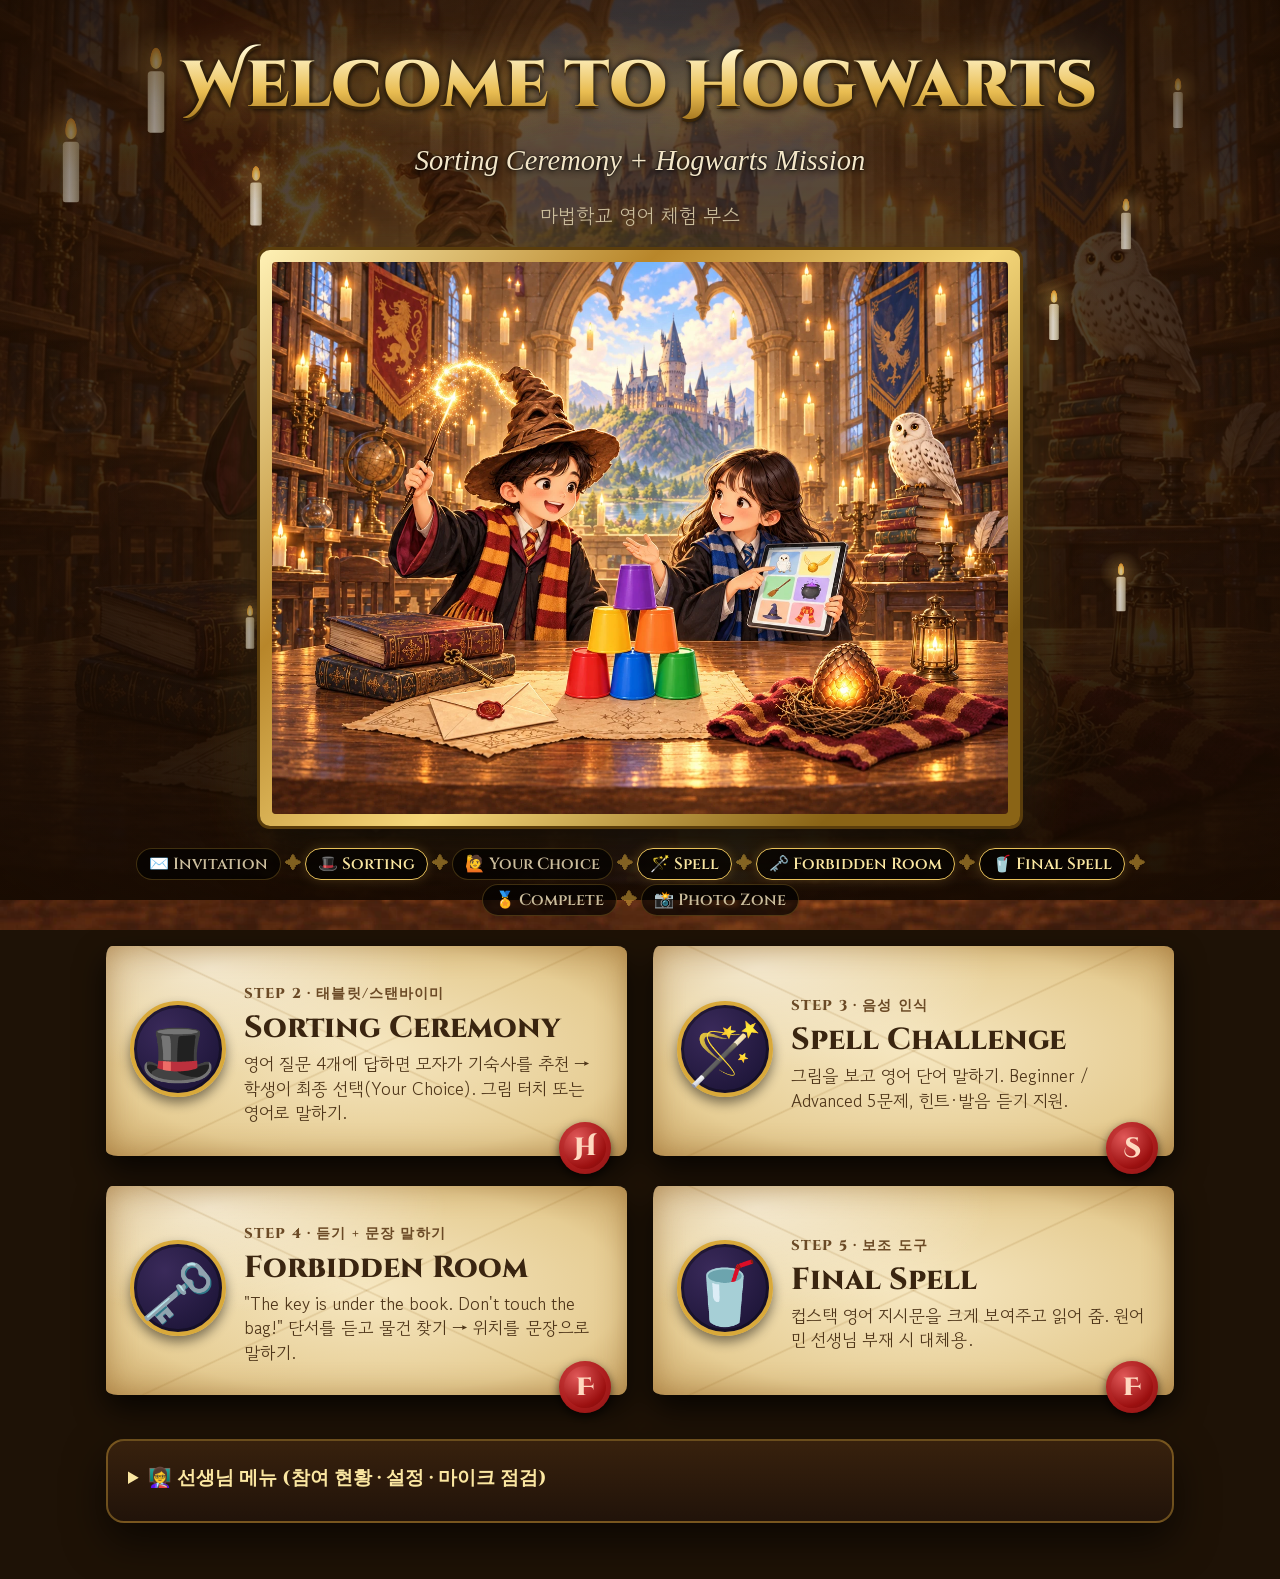
==== commit 30be9bdb: "Use Hogwarts library illustration and larger text and pictures - Add the booth illustration as the b" ====
--- a/index.html
+++ b/index.html
@@ -5,11 +5,16 @@
 <meta name="viewport" content="width=device-width, initial-scale=1">
 <title>Welcome to Hogwarts</title>
 <link rel="preconnect" href="https://fonts.googleapis.com">
-<link href="https://fonts.googleapis.com/css2?family=Cinzel+Decorative:wght@700;900&family=Cinzel:wght@600;800&family=IM+Fell+English:ital@0;1&display=swap" rel="stylesheet">
+<link href="https://fonts.googleapis.com/css2?family=Cinzel+Decorative:wght@700;900&family=Cinzel:wght@600;800&family=IM+Fell+English:ital@0;1&family=Gowun+Dodum&display=swap" rel="stylesheet">
 <link rel="stylesheet" href="assets/common.css">
 <style>
   .hero { text-align: center; padding: 18px 0 4px; }
   .hero .title { font-size: 3.4rem; }
+  /* 금테 액자에 넣은 대표 그림 */
+  .painting { width: min(760px, 100%); margin: 18px auto 6px; padding: 12px; border-radius: 10px;
+    background: linear-gradient(135deg, #fff1b5, #b8862a 30%, #f5d77a 55%, #8a6416 85%);
+    box-shadow: 0 0 0 3px #5a3d0c, 0 20px 50px #000c, 0 0 60px #ffcc5a44; }
+  .painting img { display: block; width: 100%; height: auto; border-radius: 4px; box-shadow: inset 0 0 0 2px #0006; }
 
   /* 학생 동선 */
   .flow { display: flex; flex-wrap: wrap; gap: 4px; justify-content: center; align-items: center; margin: 12px 0 30px; font: 600 .85rem "Cinzel", Georgia, serif; }
@@ -54,10 +59,10 @@
 <body>
 <main class="wrap">
   <section class="hero">
-    <div id="heroHat"></div>
     <h1 class="title">Welcome to Hogwarts</h1>
     <p class="speech" style="font-size:1.5rem;margin:4px 0">Sorting Ceremony + Hogwarts Mission</p>
     <p class="ko">마법학교 영어 체험 부스</p>
+    <div class="painting"><img src="assets/hogwarts-library.webp" alt="호그와트 도서관에서 마법 체험을 하는 학생들"></div>
   </section>
 
   <div class="flow">
@@ -127,7 +132,6 @@
 <script src="assets/common.js"></script>
 <script>
 const HOUSE = Object.entries(Magic.HOUSES).map(([k, h]) => [k, h.name, h.e]);
-document.getElementById('heroHat').innerHTML = Magic.hatSVG('small');
 
 function renderStats() {
   const s = Magic.readStats();
--- a/assets/common.css
+++ b/assets/common.css
@@ -295,3 +295,70 @@
 
 /* 듣는 중인 마이크는 빨갛게 (금빛 마이크보다 우선) */
 .mic.listening { background: radial-gradient(circle at 35% 30%, #ffb3b3, #d23b3b 70%); }
+
+/* ================================================================
+ * 그림책 도서관 테마 + 큰 글씨·큰 그림 (참고 그림: 호그와트 도서관)
+ * html 글자 크기를 키워 rem 단위로 된 글씨가 모두 함께 커짐
+ * ================================================================ */
+html { font-size: 19px; }
+body {
+  font-size: 1.2rem;
+  font-family: "Gowun Dodum", "Pretendard", "Apple SD Gothic Neo", "Malgun Gothic", sans-serif;
+  background:
+    linear-gradient(180deg, #2a1606bb 0%, #1e0f04d2 55%, #140a03e6 100%) fixed,
+    url("hogwarts-library.webp") center / cover no-repeat fixed;
+  background-color: #1e1206;
+}
+body::before { display: none; }                       /* 밤하늘 별 대신 그림 배경 */
+body::after { background: radial-gradient(ellipse at center, transparent 50%, #1a0c02d0 100%); }
+.ko { font-family: "Gowun Dodum", "Pretendard", "Malgun Gothic", sans-serif; font-size: .88em; }
+.level-grid .opt .ko { font-family: "Gowun Dodum", "Pretendard", "Malgun Gothic", sans-serif; font-size: .9rem; }
+
+.topbar { background: linear-gradient(180deg, #1a0d03f0, #1a0d03b0); border-bottom: 2px solid #d9a93a77; }
+.topbar h1 { font-size: 1.35rem; }
+.btn-small { font-size: .95rem; padding: 8px 14px; }
+.pill { font-size: 1.05rem; padding: 6px 18px; }
+
+/* 배경 그림 위 글씨가 잘 보이도록 그림자 강화 */
+.speech, .heard, .hint, main > .ko, .center > .ko, .pop > .ko { text-shadow: 0 2px 6px #000, 0 0 2px #000; }
+.title { filter: drop-shadow(0 3px 0 #3a2508) drop-shadow(0 0 3px #000) drop-shadow(0 0 22px #ffcc5a66); }
+
+/* 그림 크게 */
+.mic { width: 150px; height: 150px; font-size: 3.8rem; }
+.speak-btn { width: 62px; height: 62px; font-size: 1.5rem; }
+.hat-wrap svg { width: 270px; } .hat-wrap.small svg { width: 140px; } .hat-wrap.big svg { width: 330px; }
+.crest.mini { width: 88px; } .crest.mini .animal { font-size: 2.4rem; }
+.crest.huge { width: 230px; }
+.crest .animal { font-size: 4.6rem; }
+
+/* 보기 카드: 그림 속 태블릿처럼 파스텔 타일 */
+.opt { min-height: 240px; gap: 10px; font-size: 1.35rem; }
+.opt .medal { width: 136px; height: 136px; border-radius: 28px; font-size: 4.6rem;
+  background: var(--tile, #fff4c7); border: 5px solid #fffaf0; box-shadow: 0 5px 0 #c9a565, 0 10px 16px #0004; }
+.opt:nth-child(4n+1) .medal { --tile: #fff2c2; }
+.opt:nth-child(4n+2) .medal { --tile: #d9ecff; }
+.opt:nth-child(4n+3) .medal { --tile: #dff5d4; }
+.opt:nth-child(4n+4) .medal { --tile: #efe0ff; }
+.level-grid .opt { min-height: 260px; font-size: 1.6rem; }
+.level-grid { max-width: 820px; gap: 22px; }
+
+@media (max-width: 860px) {
+  html { font-size: 17px; }
+  .opt { min-height: 200px; } .opt .medal { width: 108px; height: 108px; font-size: 3.6rem; }
+}
+@media (max-width: 640px) {
+  html { font-size: 15px; }
+  .mic { width: 112px; height: 112px; font-size: 2.8rem; }
+  .hat-wrap svg { width: 180px; } .hat-wrap.big svg { width: 220px; } .hat-wrap.small svg { width: 110px; }
+  .opt .medal { width: 92px; height: 92px; font-size: 3rem; border-radius: 22px; }
+  .crest.huge { width: 160px; }
+}
+
+/* 선생님 메뉴 등 어두운 판도 따뜻한 나무색으로 */
+.card { background: linear-gradient(180deg, #3a220ef0, #22130af0); border: 2px solid #d9a93a66; }
+.stat { background: #00000040; }
+
+/* 기본 버튼도 나무색 + 금테 */
+button, .btn { background: linear-gradient(180deg, #4a2c12, #2a170a); }
+.topbar h1 { white-space: nowrap; overflow: hidden; text-overflow: ellipsis; min-width: 0; }
+@media (max-width: 640px) { .topbar h1 { font-size: 1rem; } }
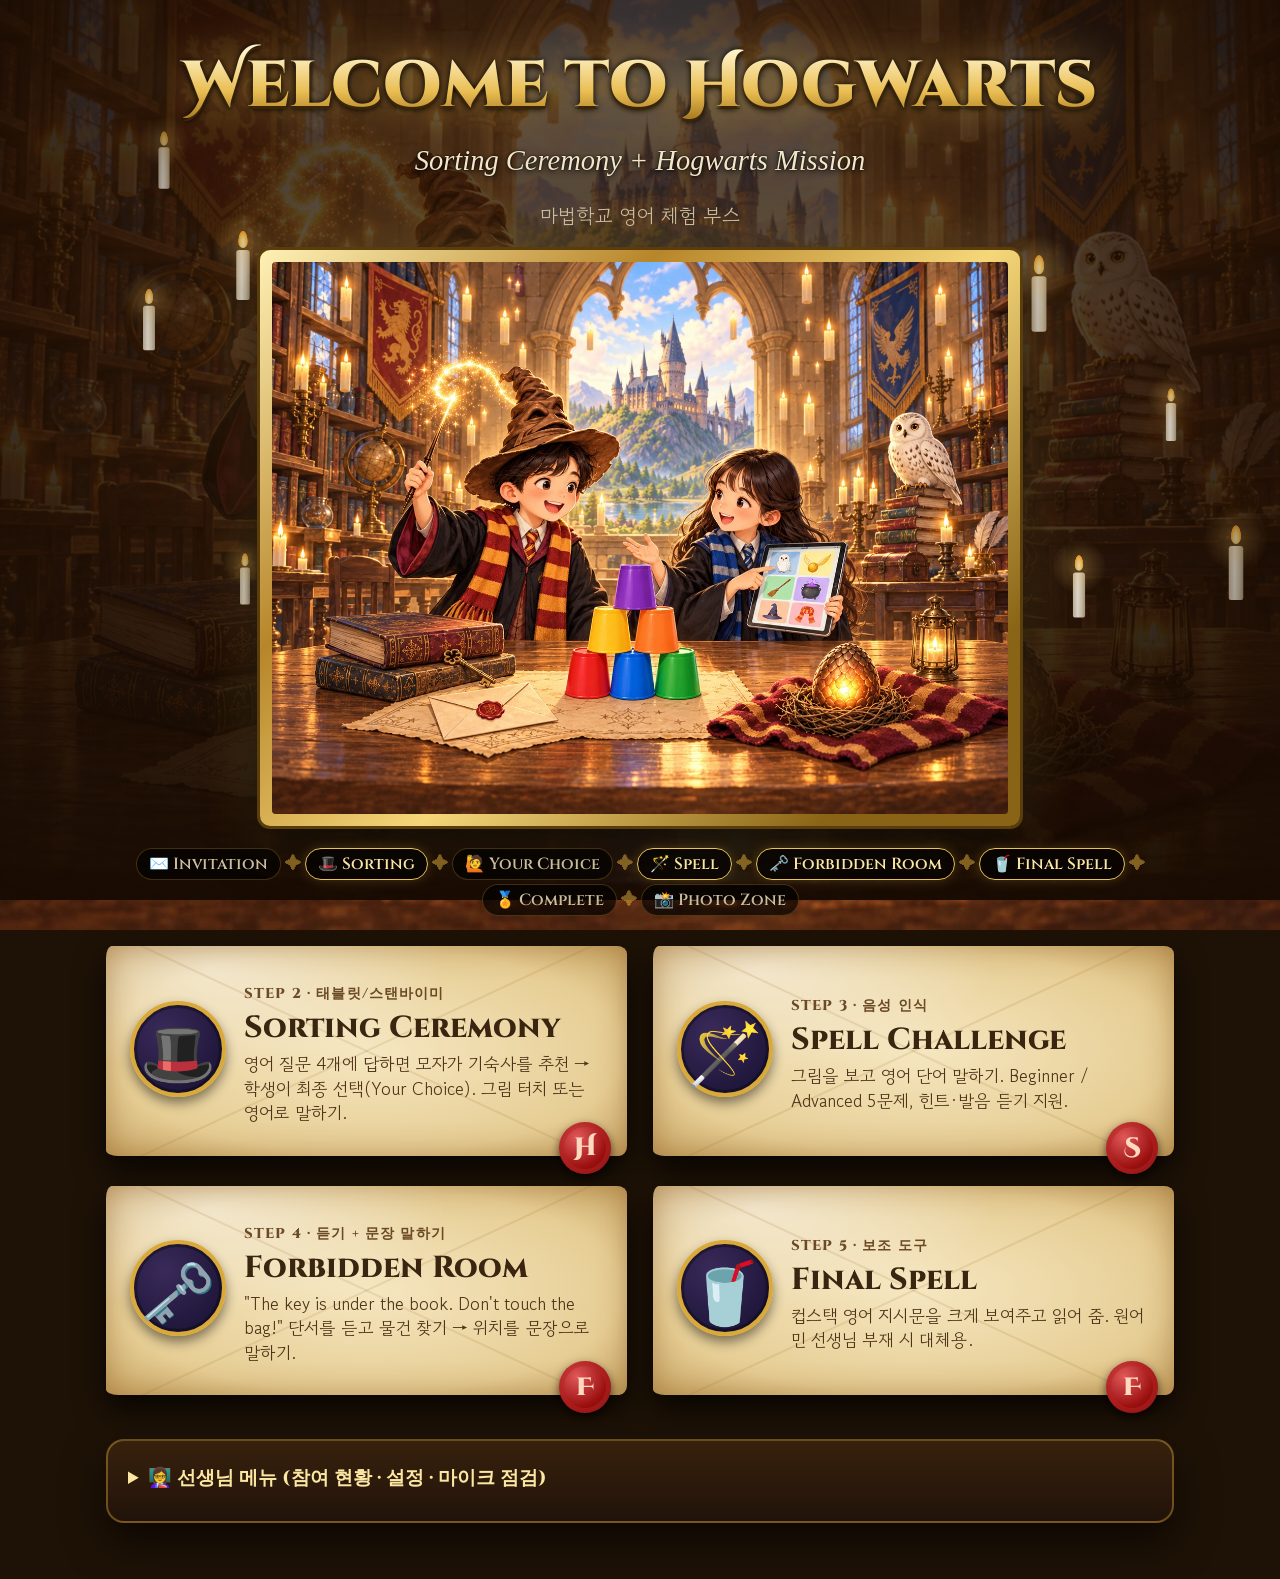
==== commit 28ed6c4a: "Explain microphone errors with the cause and a fix Show the speech recognition error code with a pla" ====
--- a/index.html
+++ b/index.html
@@ -163,7 +163,7 @@
   try {
     const said = await Magic.listen();
     out.textContent = said.length ? `✅ 인식됨: "${said[0]}"` : '⚠️ 소리가 들리지 않았어요';
-  } catch (e) { out.textContent = '❌ 오류: ' + e.message + ' (마이크 권한 / https 주소 확인)'; }
+  } catch (e) { out.innerHTML = '❌ ' + Magic.micErrorText(e); }
 };
 document.getElementById('reset').onclick = () => {
   if (confirm('참여 통계를 모두 지울까요?')) { Magic.resetStats(); renderStats(); }
--- a/assets/common.css
+++ b/assets/common.css
@@ -30,7 +30,7 @@
 /* 반짝이는 별 (마법 천장) */
 body::before {
   content: "";
-  position: fixed; inset: 0; pointer-events: none; z-index: 0;
+  position: fixed; top: 0; right: 0; bottom: 0; left: 0; pointer-events: none; z-index: 0;
   background-image:
     radial-gradient(2px 2px at 10% 20%, #fff8, transparent),
     radial-gradient(2px 2px at 80% 10%, #fff6, transparent),
@@ -152,7 +152,7 @@
 html { overflow-x: hidden; }
 /* 가장자리 어둡게 */
 body::after {
-  content: ""; position: fixed; inset: 0; pointer-events: none; z-index: 0;
+  content: ""; position: fixed; top: 0; right: 0; bottom: 0; left: 0; pointer-events: none; z-index: 0;
   background: radial-gradient(ellipse at center, transparent 55%, #000a 100%);
 }
 .fell { font-family: "IM Fell English", Georgia, "Noto Serif KR", serif; }
@@ -165,7 +165,7 @@
 main.wrap { position: relative; z-index: 1; }
 
 /* ===== 떠다니는 촛불 ===== */
-.candles { position: fixed; inset: 0; pointer-events: none; z-index: 0; overflow: hidden; }
+.candles { position: fixed; top: 0; right: 0; bottom: 0; left: 0; pointer-events: none; z-index: 0; overflow: hidden; }
 .candle { position: absolute; width: 14px; height: 52px; border-radius: 3px 3px 2px 2px;
   background: linear-gradient(90deg, #d8cbb0, #fffaf0 40%, #e6dcc4 70%, #b9ab8e);
   animation: float var(--d, 6s) ease-in-out infinite alternate; opacity: .9; }
@@ -362,3 +362,18 @@
 button, .btn { background: linear-gradient(180deg, #4a2c12, #2a170a); }
 .topbar h1 { white-space: nowrap; overflow: hidden; text-overflow: ellipsis; min-width: 0; }
 @media (max-width: 640px) { .topbar h1 { font-size: 1rem; } }
+
+/* ================================================================
+ * 오래된 브라우저 대비 (LG 스탠바이미 등 크롬 79 기반 webOS 브라우저)
+ * aspect-ratio 를 모르는 브라우저 = flex gap 도 모르는 브라우저로 보고 함께 보완
+ * ================================================================ */
+@supports not (aspect-ratio: 1) {
+  .crest { height: 250px; }
+  .crest.mini { height: 105px; }
+  .crest.huge { height: 274px; }
+  .banner .crest.huge { height: 202px; }
+  .row > *, .listen-row > *, .controls > *, .help-row > *, .clue-tools > *,
+  .topbar .tools > *, .flow > *, .progress > *, .crests-row > *, .settings > *, .hand > * { margin: 6px; }
+  .letter > * + * { margin-left: 18px; }
+  .q-head > * + * { margin-left: 18px; }
+}
